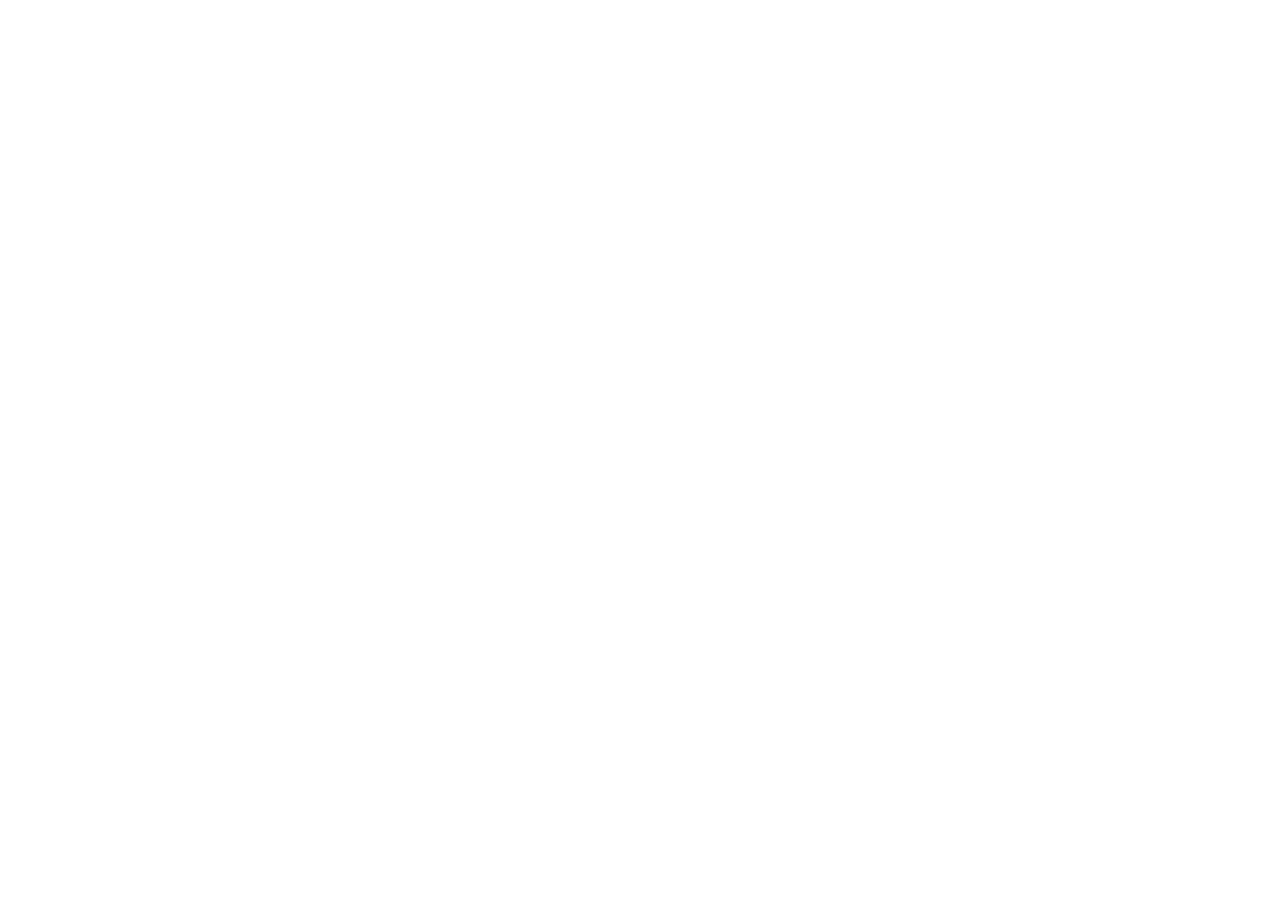
==== let's talk/index.html @ b3d56d4f "index" ====
<html lang="en">
<head>
    <meta charset="UTF-8">
    <meta http-equiv="X-UA-Compatible" content="IE=edge">
    <meta name="viewport" content="width=device-width, initial-scale=1.0">
    <title>Document</title>
</head>
<body>
    
</body>
</html>
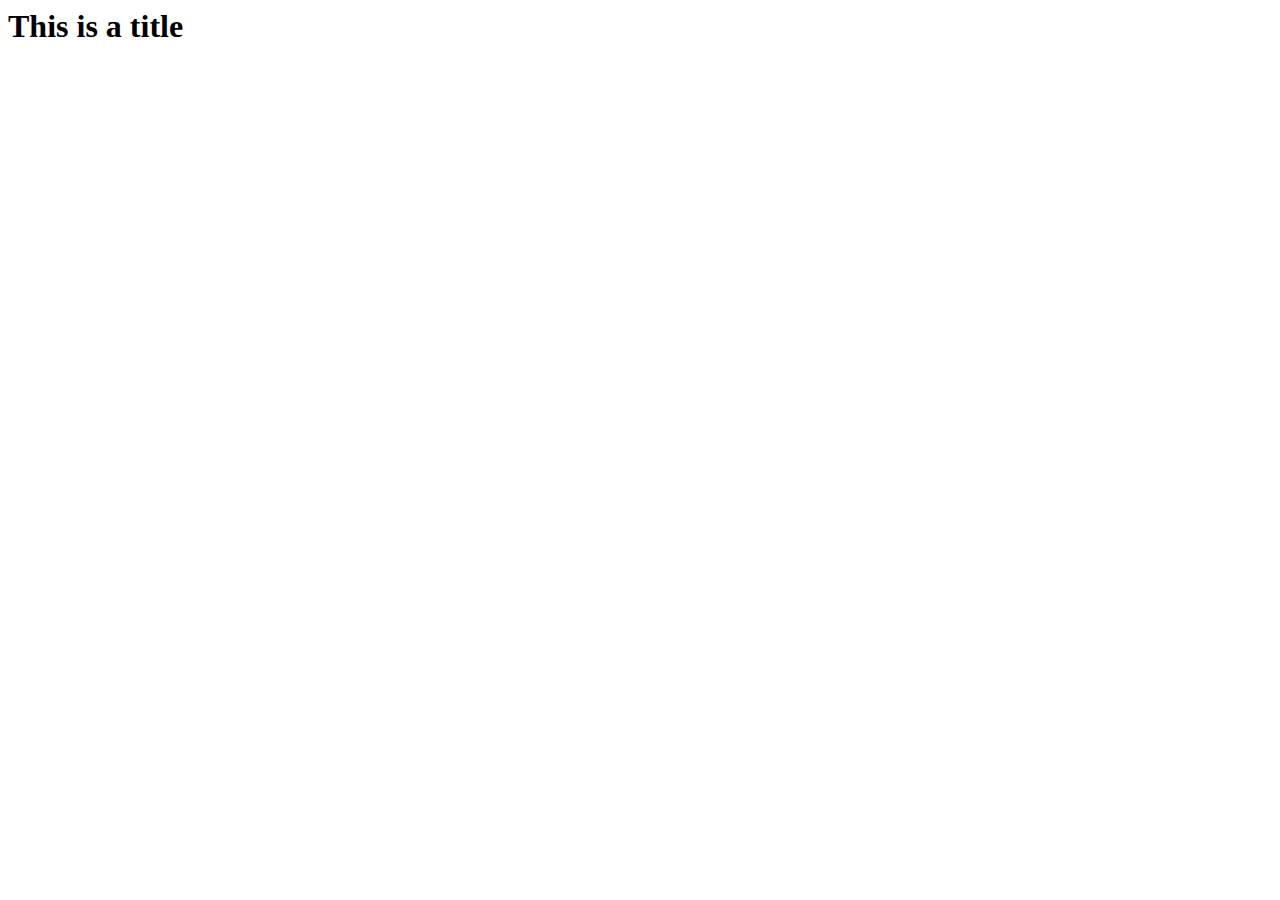
==== commit 9ed1c0b4: "index1" ====
--- a/let's talk/index.html
+++ b/let's talk/index.html
@@ -6,6 +6,6 @@
     <title>Document</title>
 </head>
 <body>
-    
+    <h1>This is a title</h1>
 </body>
 </html>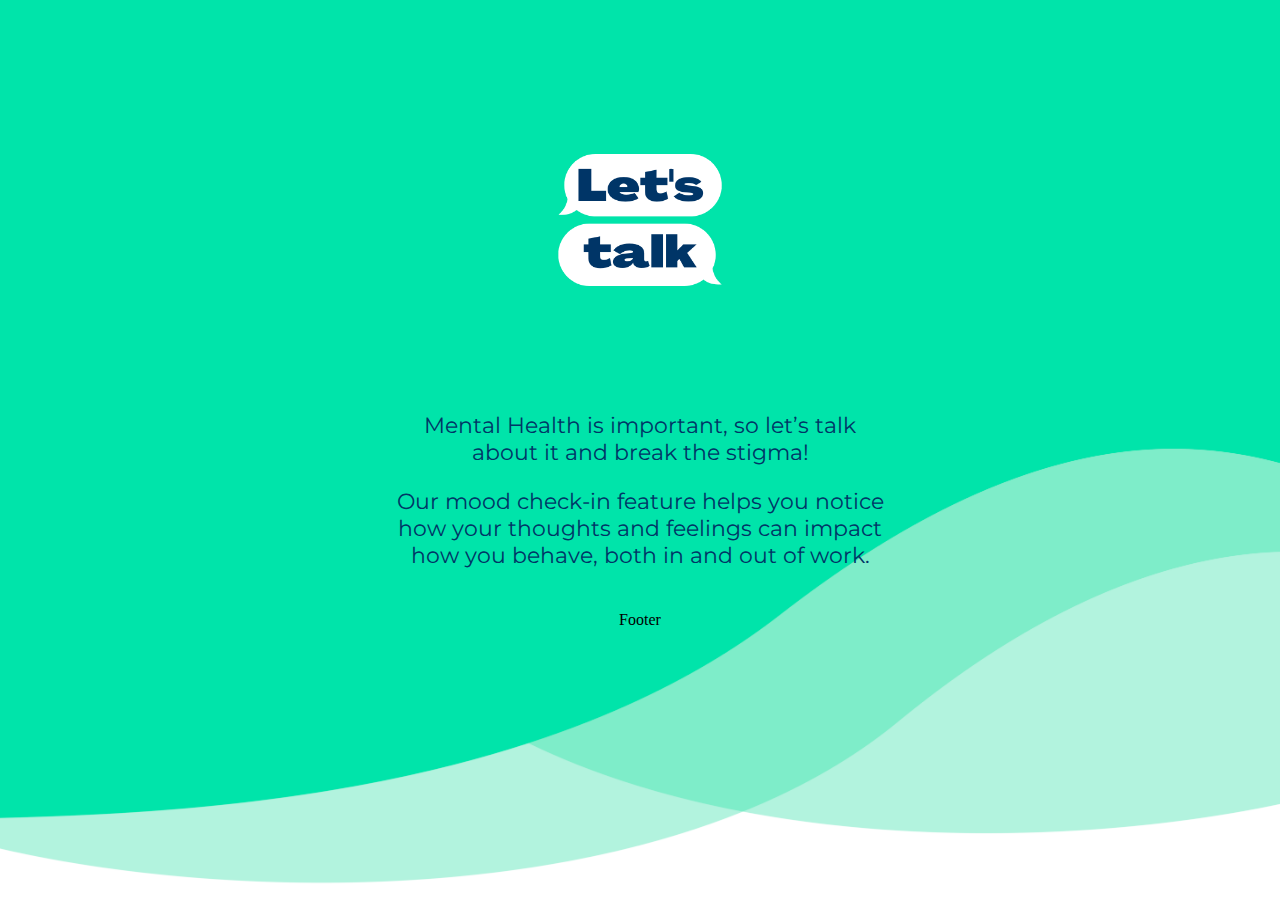
==== commit ebc0606b: "initial commit" ====
--- a/let's talk/index.html
+++ b/let's talk/index.html
@@ -3,9 +3,29 @@
     <meta charset="UTF-8">
     <meta http-equiv="X-UA-Compatible" content="IE=edge">
     <meta name="viewport" content="width=device-width, initial-scale=1.0">
+    <link rel="stylesheet" href="style.css">
     <title>Document</title>
 </head>
 <body>
-    <h1>This is a title</h1>
+
+    <div class="wrapper">
+
+        <a href="background4.png"></a>
+
+        <header class="header">
+            <img class="logo" src="logo.png"/>
+        </header>
+
+        <article class="main">
+           <p class="lead-p">Mental Health is important, so let’s talk about it and break the stigma! </p>
+           <p class="lead-p">Our mood check-in feature helps you notice how your thoughts and feelings can impact how you behave, both in and out of work.
+           </p>
+
+    
+        </article>
+       
+        <footer class="footer">Footer</footer>
+       </div>
+
 </body>
 </html>--- a/let's talk/style.css
+++ b/let's talk/style.css
@@ -0,0 +1,76 @@
+@import url('https://fonts.googleapis.com/css?family=Montserrat');
+@import url('https://fonts.googleapis.com/css?family=Libre Baskerville');
+
+.wrapper {
+    display: flex;
+    flex-flow: row wrap;
+    text-align: center;
+    
+   }
+   .wrapper > * {
+    padding: 10px;
+    flex: 1 100%;
+   }
+
+   p {
+    font-family: "Montserrat";
+    color: 003566;
+    
+   }
+
+   .lead-p {
+    font-family: "Montserrat";
+    color: 003566;
+    text-align: center;
+    font-size: 22px;
+    
+}
+
+   h1 {
+    font-family: "Libre Baskerville";
+    color: 003566;
+   }
+
+   h2 {
+    font-family: "Libre Baskerville";
+    color: 003566;
+   }
+
+   h3 {
+    font-family: "Montserrat";
+    color: 003566;
+   }
+
+   .logo {
+	background-repeat:no-repeat;
+    background-position:center;
+    width: min(50vw, 300px);
+    
+}
+   
+   .main {
+    text-align: left;
+    padding-left: 350px;
+    padding-right: 350px;
+    
+   }
+  
+   @media all and (min-width: 600px) {
+    .aside { flex: 1 0 0; }
+   }
+   @media all and (min-width: 800px) {
+    .main { flex: 4 0px; }
+    .main { order: 3; }
+    .footer { order: 5; }
+    .header {order: 1;}
+   }
+
+   /*backgound image*/
+
+   body {
+    padding: 2em;
+    background-image:url('background4.png');
+    background-repeat:no-repeat;
+    background-size:cover;
+    background-position:center;
+   }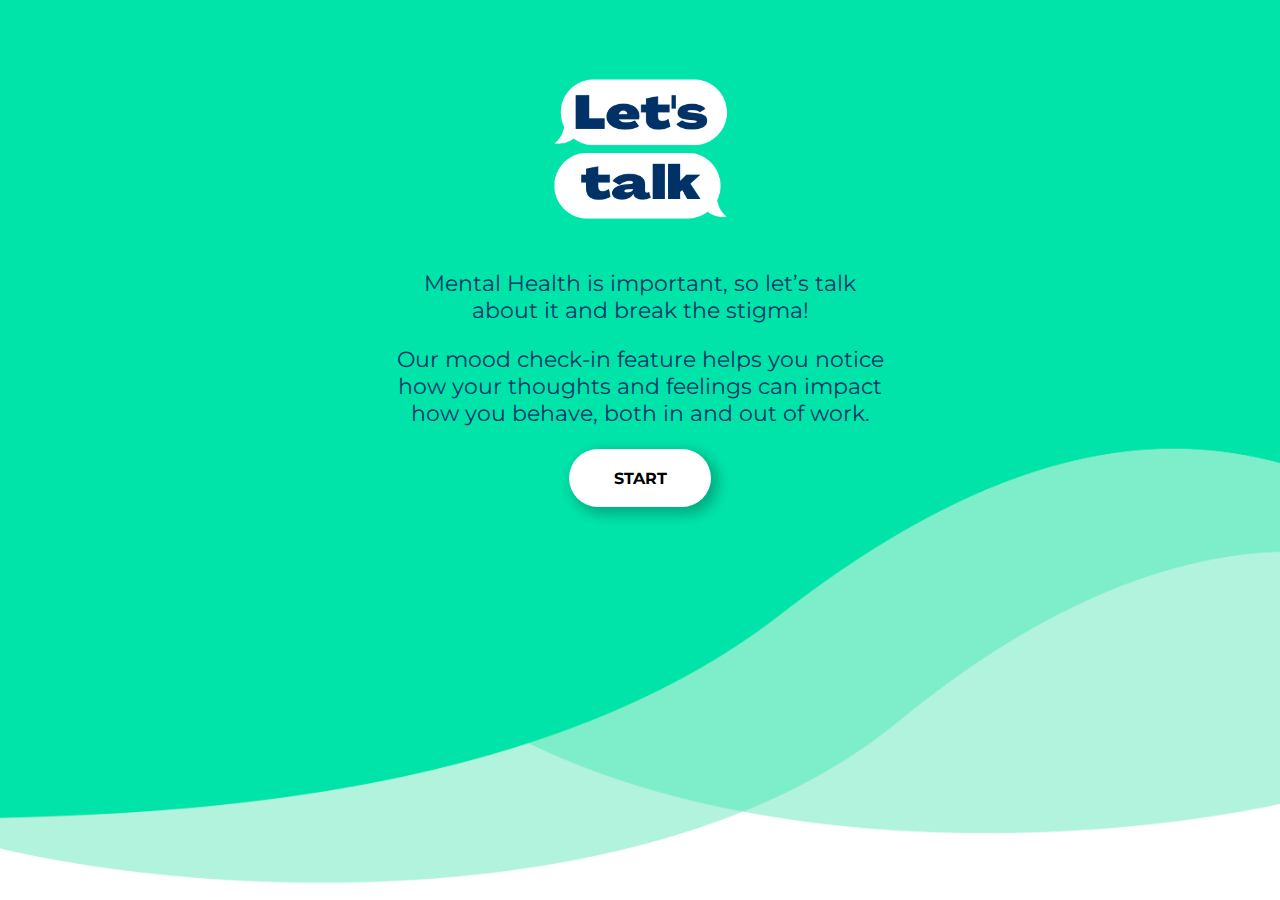
==== commit 4f9567a1: "homepage" ====
--- a/let's talk/index.html
+++ b/let's talk/index.html
@@ -21,10 +21,11 @@
            <p class="lead-p">Our mood check-in feature helps you notice how your thoughts and feelings can impact how you behave, both in and out of work.
            </p>
 
+           <button class="btn" href="question1.html" target="_blank" role="button">Start</button>
     
         </article>
        
-        <footer class="footer">Footer</footer>
+
        </div>
 
 </body>
--- a/let's talk/style.css
+++ b/let's talk/style.css
@@ -38,23 +38,42 @@
 
    h3 {
     font-family: "Montserrat";
-    color: 003566;
+    color: #003566;
    }
+
+   /*logo image*/
 
    .logo {
 	background-repeat:no-repeat;
     background-position:center;
-    width: min(50vw, 300px);
-    
+    width: min(50vw, 190px);
 }
    
    .main {
     text-align: left;
     padding-left: 350px;
     padding-right: 350px;
-    
    }
-  
+
+   .btn {
+    padding-top: 100px;
+    border: none;
+    background: #FFFFFF;
+    box-shadow: 5px 5px 14px 2px rgba(0,0,0,0.26);
+    border-radius: 38px;
+    display: flex;
+    font-size: medium;
+    font-weight: 700;
+    align-self: center;
+    padding: 1.2em 2.8em;
+    text-align: center;
+    text-transform: uppercase;
+    font-family: 'Montserrat', sans-serif;
+    margin: auto;
+   }
+
+
+
    @media all and (min-width: 600px) {
     .aside { flex: 1 0 0; }
    }
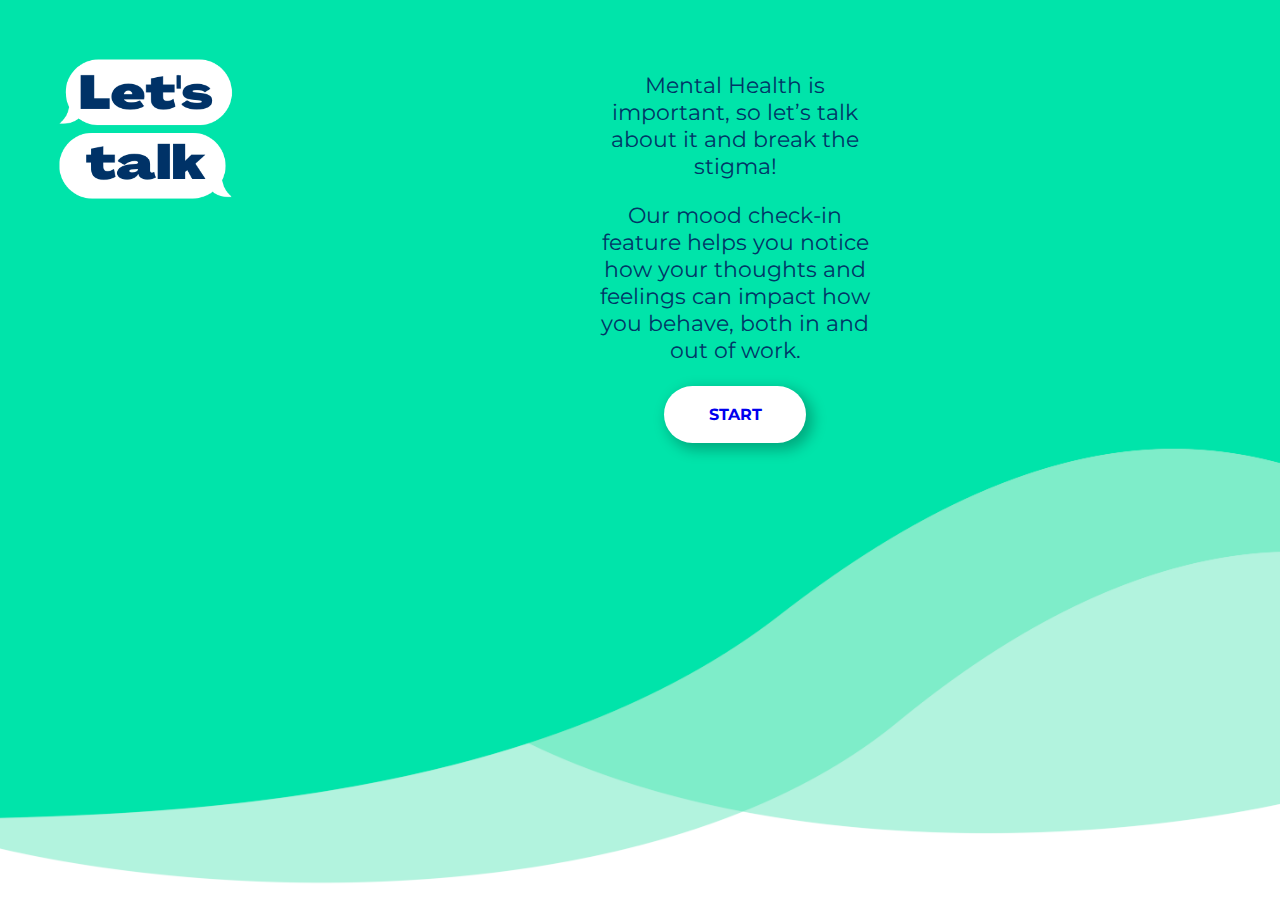
==== commit 331fea7a: "2" ====
--- a/let's talk/index.html
+++ b/let's talk/index.html
@@ -4,29 +4,28 @@
     <meta http-equiv="X-UA-Compatible" content="IE=edge">
     <meta name="viewport" content="width=device-width, initial-scale=1.0">
     <link rel="stylesheet" href="style.css">
-    <title>Document</title>
+    <title>Let's Talk</title>
 </head>
 <body>
-
     <div class="wrapper">
-
-        <a href="background4.png"></a>
 
         <header class="header">
             <img class="logo" src="logo.png"/>
         </header>
+
+        <img href="background4.png"></img>
 
         <article class="main">
            <p class="lead-p">Mental Health is important, so let’s talk about it and break the stigma! </p>
            <p class="lead-p">Our mood check-in feature helps you notice how your thoughts and feelings can impact how you behave, both in and out of work.
            </p>
 
-           <button class="btn" href="question1.html" target="_blank" role="button">Start</button>
+           <a class="btn" href="question1.html" target="_blank" role="button">Start</a>
     
         </article>
        
 
-       </div>
+    </div>
 
 </body>
 </html>--- a/let's talk/style.css
+++ b/let's talk/style.css
@@ -5,9 +5,6 @@
     display: flex;
     flex-flow: row wrap;
     text-align: center;
-    
-   }
-   .wrapper > * {
     padding: 10px;
     flex: 1 100%;
    }
@@ -49,6 +46,7 @@
     width: min(50vw, 190px);
 }
    
+
    .main {
     text-align: left;
     padding-left: 350px;
@@ -56,7 +54,6 @@
    }
 
    .btn {
-    padding-top: 100px;
     border: none;
     background: #FFFFFF;
     box-shadow: 5px 5px 14px 2px rgba(0,0,0,0.26);
@@ -70,6 +67,8 @@
     text-transform: uppercase;
     font-family: 'Montserrat', sans-serif;
     margin: auto;
+    text-decoration: none;
+    width: fit-content;
    }
 
 
@@ -92,4 +91,6 @@
     background-repeat:no-repeat;
     background-size:cover;
     background-position:center;
-   }+   }
+
+      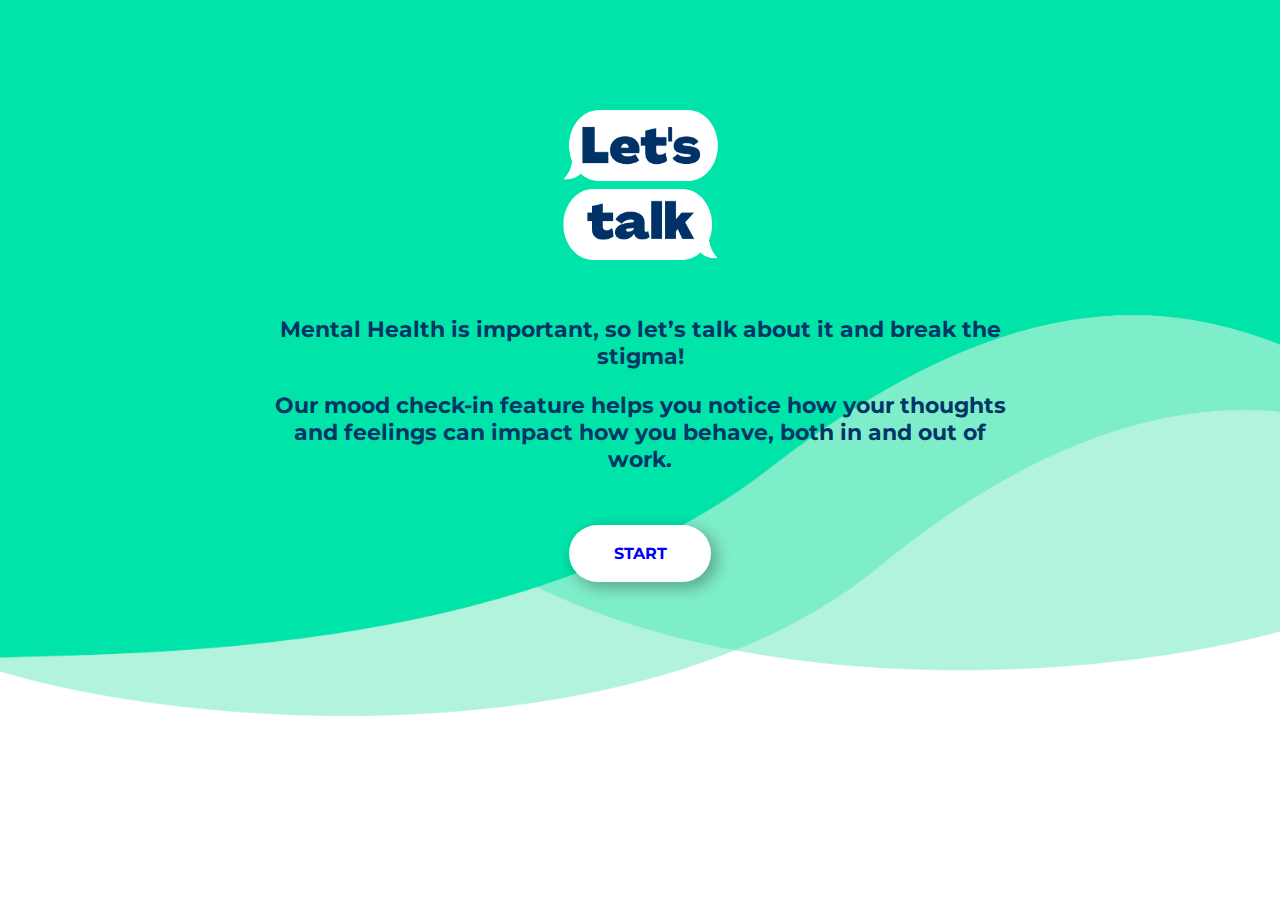
==== commit e7c014f4: "new pages" ====
--- a/let's talk/index.html
+++ b/let's talk/index.html
@@ -1,31 +1,35 @@
+<!DOCTYPE html>
 <html lang="en">
-<head>
-    <meta charset="UTF-8">
-    <meta http-equiv="X-UA-Compatible" content="IE=edge">
-    <meta name="viewport" content="width=device-width, initial-scale=1.0">
-    <link rel="stylesheet" href="style.css">
-    <title>Let's Talk</title>
-</head>
-<body>
-    <div class="wrapper">
+    <head>
+        <meta charset="UTF-8">
+         <title>Let's talk</title>
+         <link rel="stylesheet" href="style.css">
+    </head>
 
-        <header class="header">
-            <img class="logo" src="logo.png"/>
-        </header>
+    <body>
 
-        <img href="background4.png"></img>
+        <div class="wrapper">
 
-        <article class="main">
-           <p class="lead-p">Mental Health is important, so let’s talk about it and break the stigma! </p>
-           <p class="lead-p">Our mood check-in feature helps you notice how your thoughts and feelings can impact how you behave, both in and out of work.
-           </p>
+            <header>
+                <img class="logo" src="logo.png"/>
+            </header>
 
-           <a class="btn" href="question1.html" target="_blank" role="button">Start</a>
-    
-        </article>
-       
+            <article class="main">
+                <p class="lead-p">Mental Health is important, so let’s talk about it and break the stigma! </p>
+                <p class="lead-p">Our mood check-in feature helps you notice how your thoughts and feelings can impact how you behave, both in and out of work.
+                </p>
+     
+                
+            </article>
 
-    </div>
+            <aside class="aside aside-1"></aside>
 
-</body>
-</html>+            <aside class="aside aside-2"></aside>
+
+            <footer class="footer">
+                <a class="btn" href="question1.html" target="_blank" role="button">Start</a>
+            </footer>
+
+        </div>
+    </body>
+    </html>--- a/let's talk/style.css
+++ b/let's talk/style.css
@@ -4,33 +4,35 @@
 .wrapper {
     display: flex;
     flex-flow: row wrap;
+    font-weight: bold;
     text-align: center;
+   }
+   .wrapper > * {
     padding: 10px;
     flex: 1 100%;
    }
 
    p {
     font-family: "Montserrat";
-    color: 003566;
+    color: #003566;
     
    }
 
    .lead-p {
     font-family: "Montserrat";
-    color: 003566;
+    color: #003566;
     text-align: center;
-    font-size: 22px;
-    
-}
+    font-size: 22px;    
+    }
 
    h1 {
     font-family: "Libre Baskerville";
-    color: 003566;
+    color: #003566;
    }
 
    h2 {
     font-family: "Libre Baskerville";
-    color: 003566;
+    color: #003566;
    }
 
    h3 {
@@ -38,22 +40,30 @@
     color: #003566;
    }
 
-   /*logo image*/
-
-   .logo {
-	background-repeat:no-repeat;
+ /*logo image*/
+   header .logo {
+    background-repeat:no-repeat;
     background-position:center;
-    width: min(50vw, 190px);
-}
-   
-
+    margin-top: 50px;
+    height: 170px; 
+    width: 170px;   
+   }
+   .footer {
+    background: none;
+   }
    .main {
     text-align: left;
-    padding-left: 350px;
-    padding-right: 350px;
+    padding-bottom: 20px;
+    
+   }
+   .aside-1 {
+    background: none;
+   }
+   .aside-2 {
+    background: none;
    }
 
-   .btn {
+    .btn {
     border: none;
     background: #FFFFFF;
     box-shadow: 5px 5px 14px 2px rgba(0,0,0,0.26);
@@ -71,26 +81,23 @@
     width: fit-content;
    }
 
-
-
    @media all and (min-width: 600px) {
     .aside { flex: 1 0 0; }
    }
    @media all and (min-width: 800px) {
     .main { flex: 4 0px; }
+    .aside-1 { order: 2; }
     .main { order: 3; }
+    .aside-2 { order: 4; }
     .footer { order: 5; }
-    .header {order: 1;}
+    .logo {order: 1;}
    }
-
-   /*backgound image*/
-
+   
+ /*backgound image*/
    body {
     padding: 2em;
     background-image:url('background4.png');
     background-repeat:no-repeat;
     background-size:cover;
     background-position:center;
-   }
-
-      +   }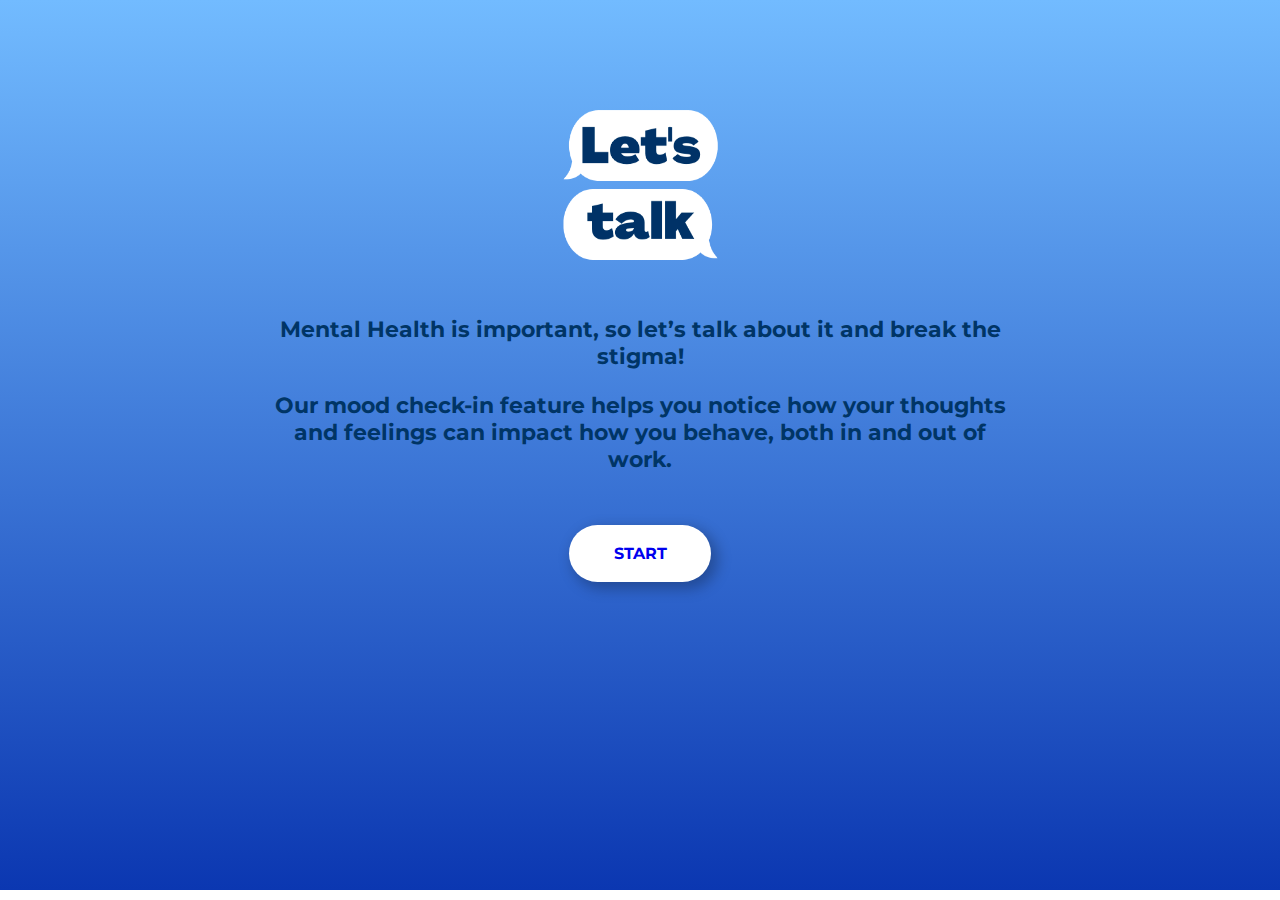
==== commit 0a16ecde: "commit quiz pages" ====
--- a/let's talk/index.html
+++ b/let's talk/index.html
@@ -27,7 +27,7 @@
             <aside class="aside aside-2"></aside>
 
             <footer class="footer">
-                <a class="btn" href="question1.html" target="_blank" role="button">Start</a>
+                <a class="btn" href="slider.html" target="_blank" role="button">Start</a>
             </footer>
 
         </div>
--- a/let's talk/style.css
+++ b/let's talk/style.css
@@ -40,6 +40,12 @@
     color: #003566;
    }
 
+   h4 {
+    font-family: "Montserrat";
+    color: #003566;
+    font-size: 20;
+   }
+
  /*logo image*/
    header .logo {
     background-repeat:no-repeat;
@@ -52,7 +58,7 @@
     background: none;
    }
    .main {
-    text-align: left;
+    text-align: cent;
     padding-bottom: 20px;
     
    }
@@ -96,8 +102,10 @@
  /*backgound image*/
    body {
     padding: 2em;
-    background-image:url('background4.png');
+    background:linear-gradient(#72bbff, #0b37b1);
     background-repeat:no-repeat;
     background-size:cover;
     background-position:center;
+    position: relative;
+    height: 90vh;
    }